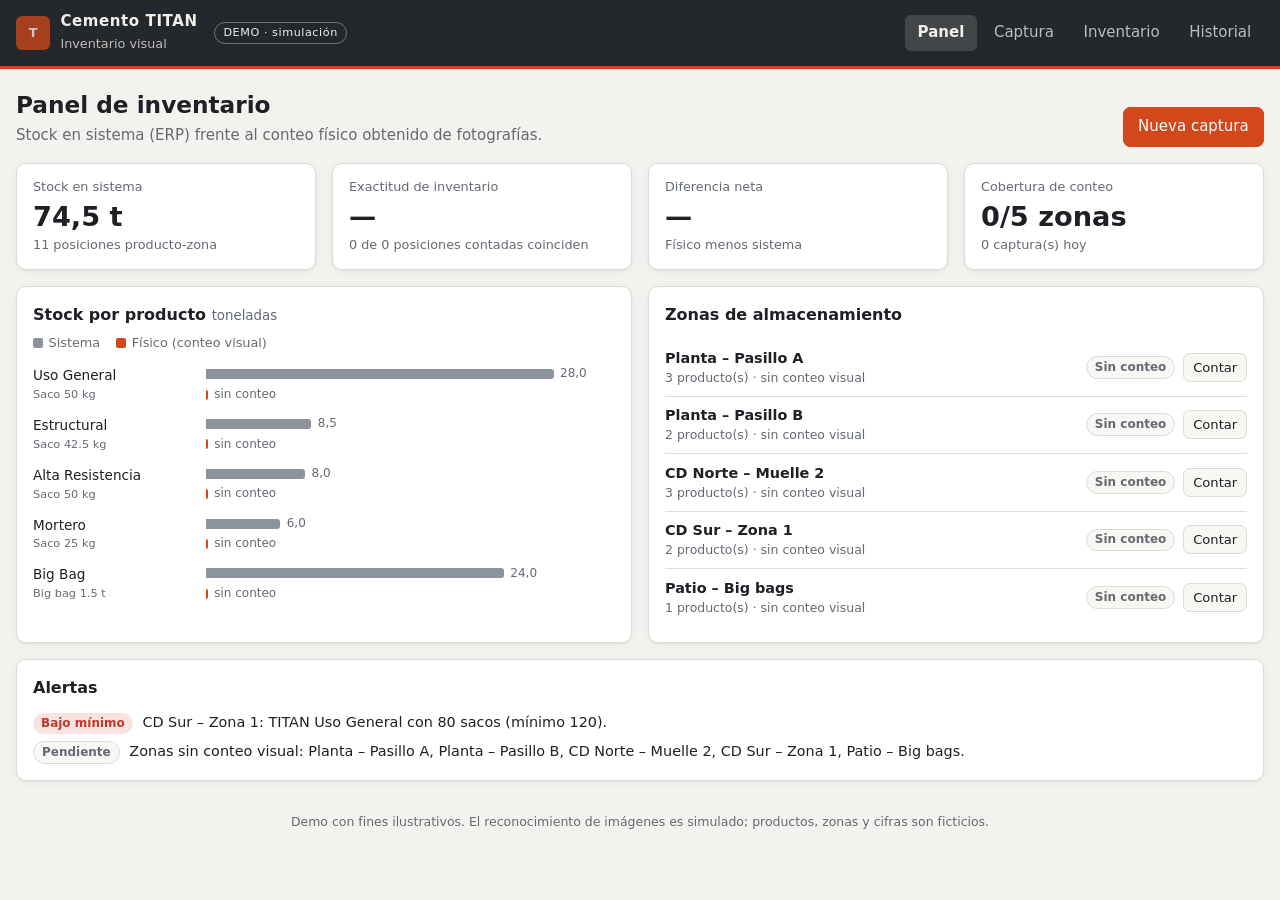
==== index.html @ a2244cf4 "Preparar publicación en GitHub Pages Agrega index.html en la raíz que redirige a la demo y .nojekyll" ====
<!doctype html>
<html lang="es">
<head>
  <meta charset="utf-8">
  <meta name="viewport" content="width=device-width, initial-scale=1">
  <title>Demos</title>
  <meta http-equiv="refresh" content="0; url=cementos-titan/">
  <style>body{font:16px system-ui,sans-serif;margin:2rem 16px;background:#f3f2ef;color:#1d2024}@media (prefers-color-scheme:dark){body{background:#15171a;color:#e9e7e2}a{color:#f06a37}}</style>
</head>
<body>
  <h1>Demos</h1>
  <ul><li><a href="cementos-titan/">Cemento TITAN · Inventario visual</a></li></ul>
</body>
</html>
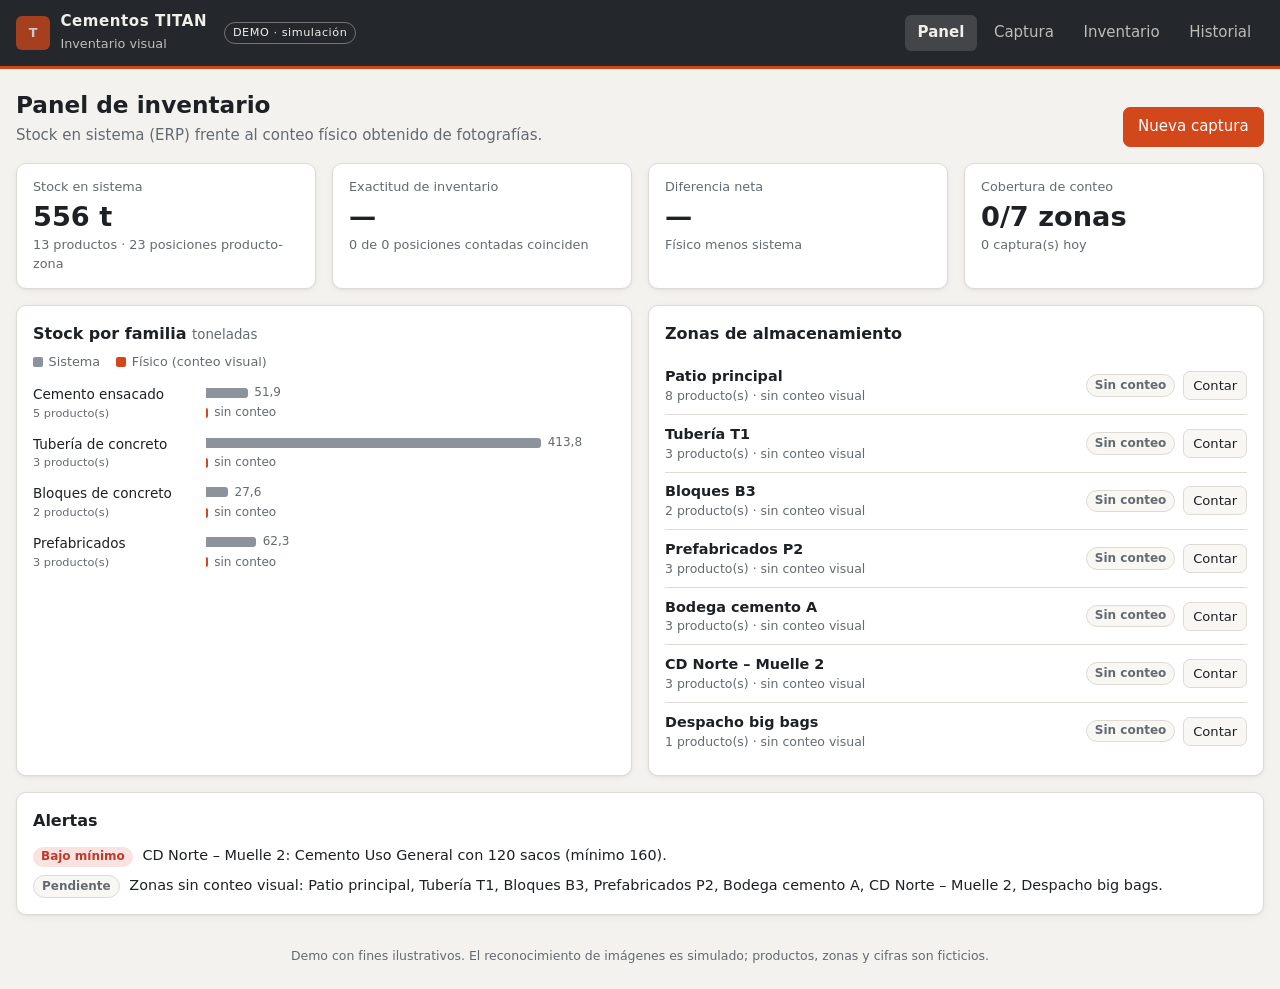
==== commit ff2132f3: "Ampliar la demo a productos prefabricados de concreto El inventario ya no se limita al cemento ensac" ====
--- a/index.html
+++ b/index.html
@@ -9,6 +9,6 @@
 </head>
 <body>
   <h1>Demos</h1>
-  <ul><li><a href="cementos-titan/">Cemento TITAN · Inventario visual</a></li></ul>
+  <ul><li><a href="cementos-titan/">Cementos TITAN · Inventario visual</a></li></ul>
 </body>
 </html>
